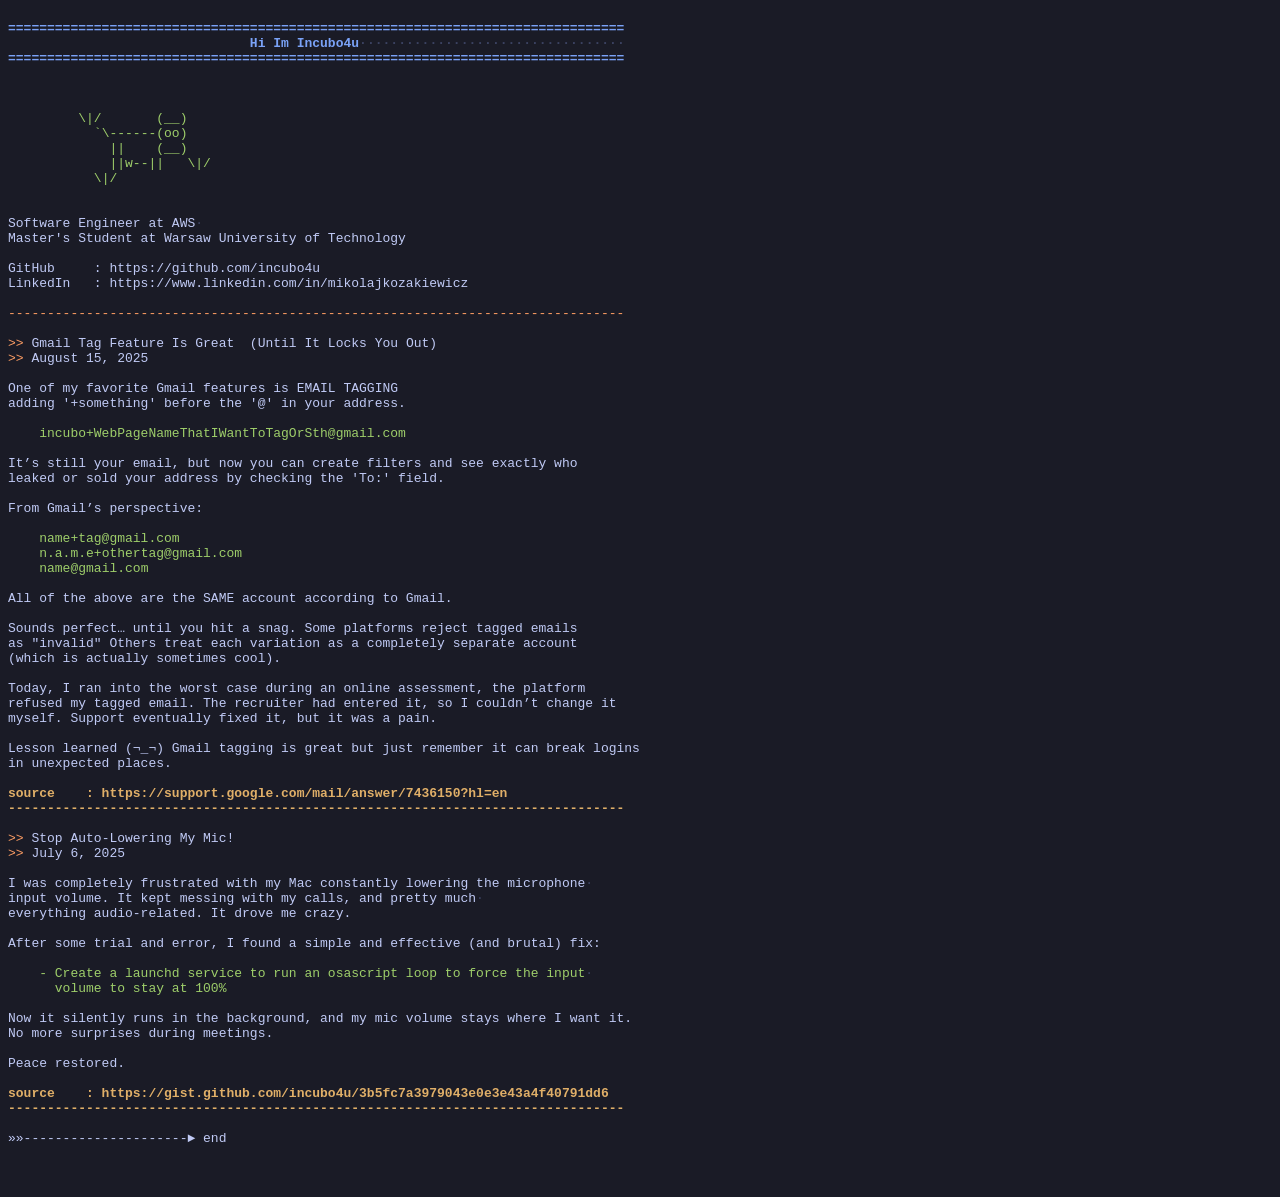
==== index.html @ d73d099c "moved" ====
<!-- vim: set nomodeline: -->
<!DOCTYPE html>
<html>
<head>
<meta charset="UTF-8">
<title>/Users/mikolajkozakiewicz/Documents/sync-incubo/9-tenebra/999-My-Page/mypage.md</title>
<meta name="colorscheme" content="tokyonight-night"></meta>
<style>
* {font-family: monospace}
body {background-color: #1a1b26; color: #c0caf5}
.-markup-heading-2-markdown {font-weight: bold; color: #e0af68}
.-none {}
.-punctuation-special-markdown {color: #ff9e64}
.Whitespace {color: #3b4261}
.-spell {}
.String {color: #9ece6a}
.-markup-heading-1-markdown {font-weight: bold; color: #7aa2f7}
</style>
</head>
<body style="display: flex">
<pre>
<span class="-markup-heading-1-markdown"><span class="-spell">===============================================================================
                               Hi Im Incubo4u</span><span class="Whitespace">·</span><span class="Whitespace">·</span><span class="Whitespace">·</span><span class="Whitespace">·</span><span class="Whitespace">·</span><span class="Whitespace">·</span><span class="Whitespace">·</span><span class="Whitespace">·</span><span class="Whitespace">·</span><span class="Whitespace">·</span><span class="Whitespace">·</span><span class="Whitespace">·</span><span class="Whitespace">·</span><span class="Whitespace">·</span><span class="Whitespace">·</span><span class="Whitespace">·</span><span class="Whitespace">·</span><span class="Whitespace">·</span><span class="Whitespace">·</span><span class="Whitespace">·</span><span class="Whitespace">·</span><span class="Whitespace">·</span><span class="Whitespace">·</span><span class="Whitespace">·</span><span class="Whitespace">·</span><span class="Whitespace">·</span><span class="Whitespace">·</span><span class="Whitespace">·</span><span class="Whitespace">·</span><span class="Whitespace">·</span><span class="Whitespace">·</span><span class="Whitespace">·</span><span class="Whitespace">·</span><span class="Whitespace">·</span>
</span><span class="-markup-heading-1-markdown">===============================================================================</span>



<span class="String">         \|/       (__)
<span class="-punctuation-special-markdown">    </span>       `\------(oo)
<span class="-punctuation-special-markdown">    </span>         ||    (__)
<span class="-punctuation-special-markdown">    </span>         ||w--||   \|/
<span class="-punctuation-special-markdown">    </span>       \|/


</span><span class="-spell">Software Engineer at AWS<span class="Whitespace">·</span>
Master's Student at Warsaw University of Technology</span>

<span class="-spell">GitHub     : https://github.com/incubo4u
LinkedIn   : https://www.linkedin.com/in/mikolajkozakiewicz</span>

<span class="-punctuation-special-markdown">-------------------------------------------------------------------------------
</span>
<span class="-none"><span class="-punctuation-special-markdown">&gt;</span><span class="-none"><span class="-punctuation-special-markdown">&gt; </span><span class="-spell">Gmail Tag Feature Is Great  (Until It Locks You Out)
<span class="-punctuation-special-markdown">&gt;&gt; </span>August 15, 2025</span>
</span></span>
<span class="-spell">One of my favorite Gmail features is EMAIL TAGGING
adding '+something' before the '@' in your address.</span>

<span class="String">    incubo+WebPageNameThatIWantToTagOrSth@gmail.com

</span><span class="-spell">It’s still your email, but now you can create filters and see exactly who
leaked or sold your address by checking the 'To:' field.</span>

<span class="-spell">From Gmail’s perspective:</span>

<span class="String">    name+tag@gmail.com
<span class="-punctuation-special-markdown">    </span>n.a.m.e+othertag@gmail.com
<span class="-punctuation-special-markdown">    </span>name@gmail.com

</span><span class="-spell">All of the above are the SAME account according to Gmail.</span>

<span class="-spell">Sounds perfect… until you hit a snag. Some platforms reject tagged emails
as &quot;invalid&quot; Others treat each variation as a completely separate account
(which is actually sometimes cool).</span>

<span class="-spell">Today, I ran into the worst case during an online assessment, the platform
refused my tagged email. The recruiter had entered it, so I couldn’t change it
myself. Support eventually fixed it, but it was a pain.</span>

<span class="-spell">Lesson learned (¬_¬) Gmail tagging is great but just remember it can break logins
in unexpected places.</span>

<span class="-markup-heading-2-markdown"><span class="-spell">source    : https://support.google.com/mail/answer/7436150?hl=en</span>
</span><span class="-markup-heading-2-markdown">-------------------------------------------------------------------------------</span>

<span class="-none"><span class="-punctuation-special-markdown">&gt;</span><span class="-none"><span class="-punctuation-special-markdown">&gt; </span><span class="-spell">Stop Auto-Lowering My Mic!
<span class="-punctuation-special-markdown">&gt;&gt; </span>July 6, 2025</span>
</span></span>
<span class="-spell">I was completely frustrated with my Mac constantly lowering the microphone<span class="Whitespace">·</span>
input volume. It kept messing with my calls, and pretty much<span class="Whitespace">·</span>
everything audio-related. It drove me crazy.</span>

<span class="-spell">After some trial and error, I found a simple and effective (and brutal) fix:</span>

<span class="String">    - Create a launchd service to run an osascript loop to force the input<span class="Whitespace">·</span>
<span class="-punctuation-special-markdown">    </span>  volume to stay at 100%

</span><span class="-spell">Now it silently runs in the background, and my mic volume stays where I want it.
No more surprises during meetings.</span>

<span class="-spell">Peace restored.</span>

<span class="-markup-heading-2-markdown"><span class="-spell">source    : https://gist.github.com/incubo4u/3b5fc7a3979043e0e3e43a4f40791dd6</span>
</span><span class="-markup-heading-2-markdown">-------------------------------------------------------------------------------</span>

<span class="-spell">»»---------------------► end</span>


</pre>
</body>
</html>
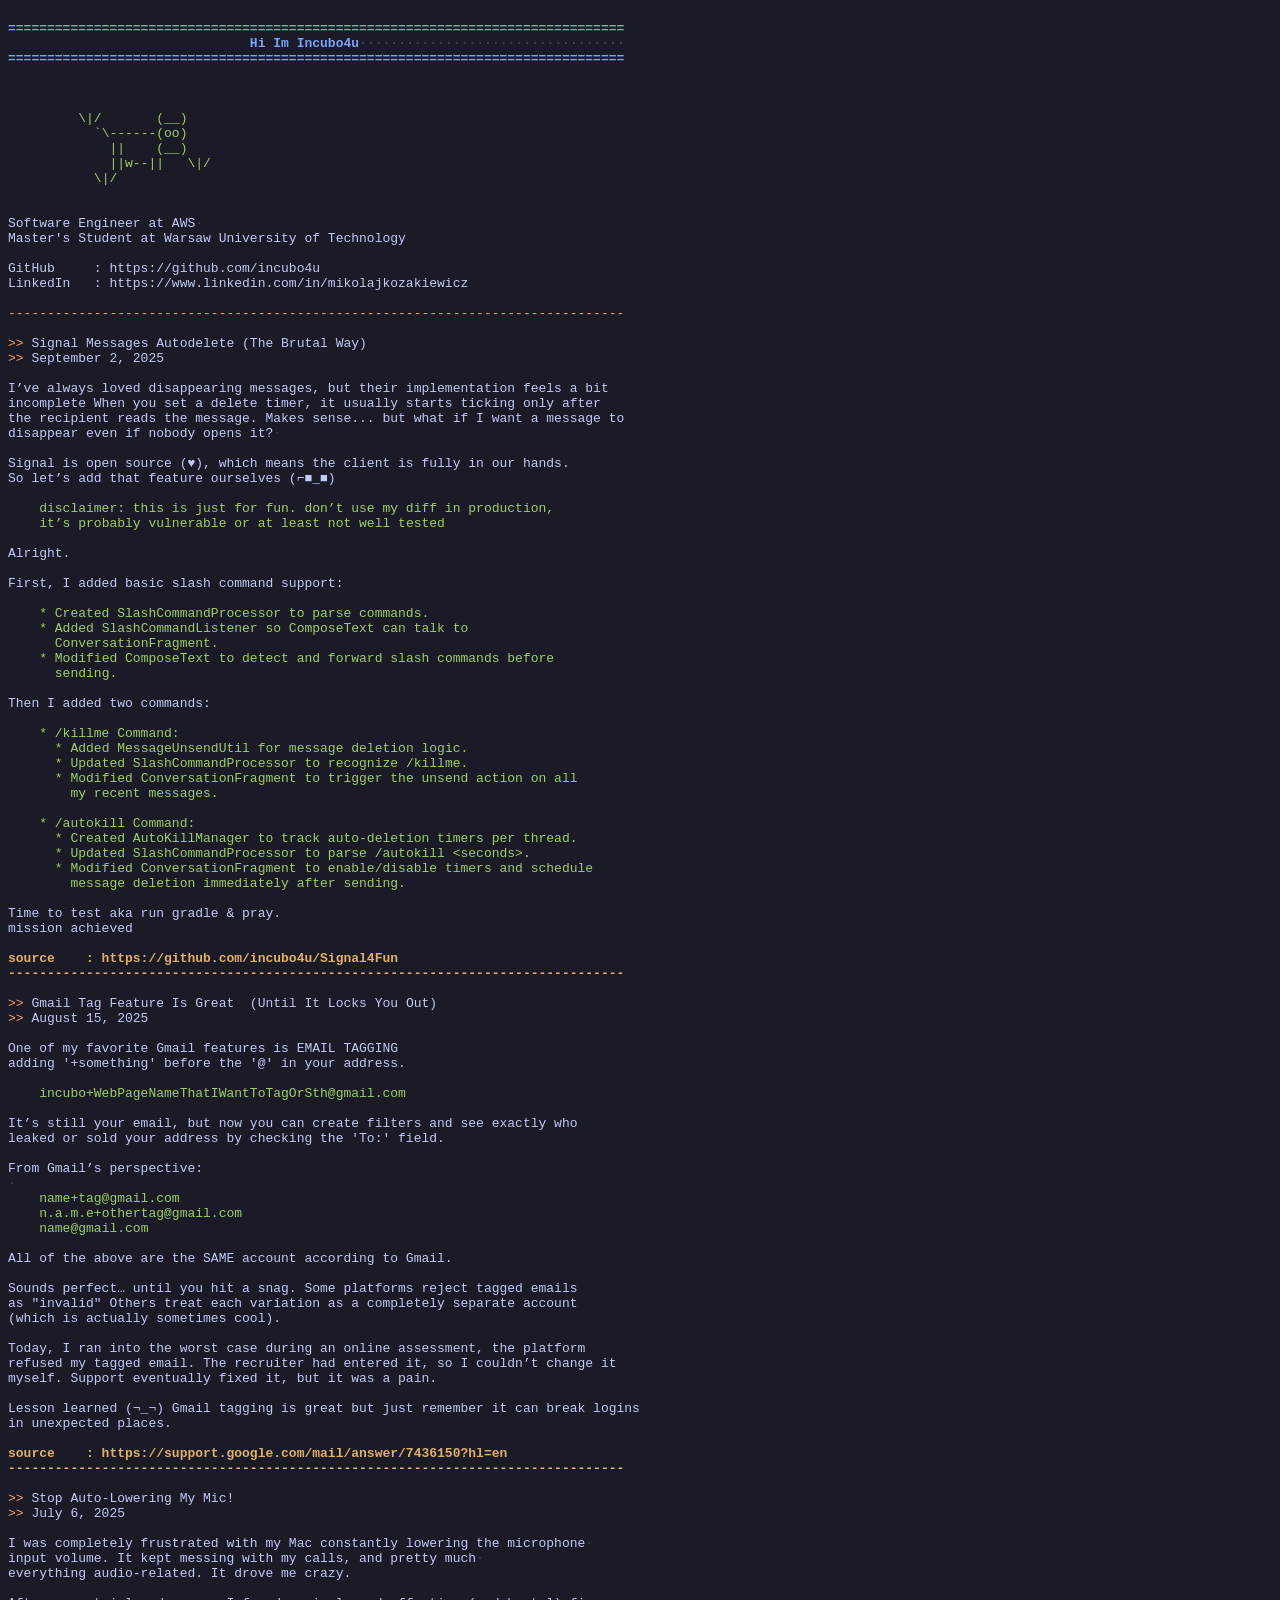
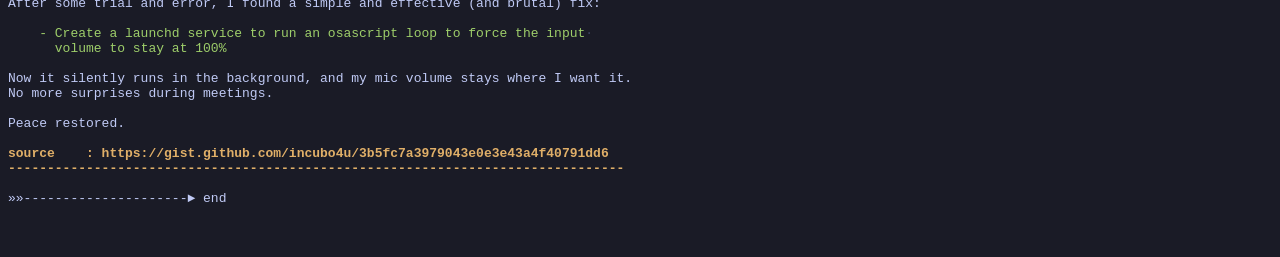
==== commit 5aa8cd67: "Signal post" ====
--- a/index.html
+++ b/index.html
@@ -3,18 +3,18 @@
 <html>
 <head>
 <meta charset="UTF-8">
-<title>/Users/mikolajkozakiewicz/Documents/sync-incubo/9-tenebra/999-My-Page/mypage.md</title>
+<title>/Users/mikolaj/Documents/sync-incubo/9-tenebra/999-My-Page/mypage.md</title>
 <meta name="colorscheme" content="tokyonight-night"></meta>
 <style>
 * {font-family: monospace}
 body {background-color: #1a1b26; color: #c0caf5}
+.-spell {}
+.-punctuation-special-markdown {color: #ff9e64}
+.String {color: #9ece6a}
+.Whitespace {color: #3b4261}
+.-markup-heading-1-markdown {font-weight: bold; color: #7aa2f7}
+.-none {}
 .-markup-heading-2-markdown {font-weight: bold; color: #e0af68}
-.-none {}
-.-punctuation-special-markdown {color: #ff9e64}
-.Whitespace {color: #3b4261}
-.-spell {}
-.String {color: #9ece6a}
-.-markup-heading-1-markdown {font-weight: bold; color: #7aa2f7}
 </style>
 </head>
 <body style="display: flex">
@@ -40,6 +40,50 @@
 
 <span class="-punctuation-special-markdown">-------------------------------------------------------------------------------
 </span>
+<span class="-none"><span class="-punctuation-special-markdown">&gt;</span><span class="-none"><span class="-punctuation-special-markdown">&gt; </span><span class="-spell">Signal Messages Autodelete (The Brutal Way)
+<span class="-punctuation-special-markdown">&gt;&gt; </span>September 2, 2025</span>
+</span></span>
+<span class="-spell">I’ve always loved disappearing messages, but their implementation feels a bit
+incomplete When you set a delete timer, it usually starts ticking only after
+the recipient reads the message. Makes sense... but what if I want a message to
+disappear even if nobody opens it?</span><span class="Whitespace">·</span>
+
+<span class="-spell">Signal is open source (♥), which means the client is fully in our hands.
+So let’s add that feature ourselves (⌐■_■)</span>
+
+<span class="String">    disclaimer: this is just for fun. don’t use my diff in production,
+<span class="-punctuation-special-markdown">    </span>it’s probably vulnerable or at least not well tested
+
+</span><span class="-spell">Alright.</span>
+
+<span class="-spell">First, I added basic slash command support:</span>
+
+<span class="String">    * Created SlashCommandProcessor to parse commands.
+<span class="-punctuation-special-markdown">    </span>* Added SlashCommandListener so ComposeText can talk to
+<span class="-punctuation-special-markdown">    </span>  ConversationFragment.
+<span class="-punctuation-special-markdown">    </span>* Modified ComposeText to detect and forward slash commands before
+<span class="-punctuation-special-markdown">    </span>  sending.
+
+</span><span class="-spell">Then I added two commands:</span>
+
+<span class="String">    * /killme Command:
+<span class="-punctuation-special-markdown">    </span>  * Added MessageUnsendUtil for message deletion logic.
+<span class="-punctuation-special-markdown">    </span>  * Updated SlashCommandProcessor to recognize /killme.
+<span class="-punctuation-special-markdown">    </span>  * Modified ConversationFragment to trigger the unsend action on all
+<span class="-punctuation-special-markdown">    </span>    my recent messages.
+
+    * /autokill Command:
+<span class="-punctuation-special-markdown">    </span>  * Created AutoKillManager to track auto-deletion timers per thread.
+<span class="-punctuation-special-markdown">    </span>  * Updated SlashCommandProcessor to parse /autokill &lt;seconds&gt;.
+<span class="-punctuation-special-markdown">    </span>  * Modified ConversationFragment to enable/disable timers and schedule
+<span class="-punctuation-special-markdown">    </span>    message deletion immediately after sending.
+
+</span><span class="-spell">Time to test aka run gradle &amp; pray.
+mission achieved</span>
+
+<span class="-markup-heading-2-markdown"><span class="-spell">source    : https://github.com/incubo4u/Signal4Fun</span>
+</span><span class="-markup-heading-2-markdown">-------------------------------------------------------------------------------</span>
+
 <span class="-none"><span class="-punctuation-special-markdown">&gt;</span><span class="-none"><span class="-punctuation-special-markdown">&gt; </span><span class="-spell">Gmail Tag Feature Is Great  (Until It Locks You Out)
 <span class="-punctuation-special-markdown">&gt;&gt; </span>August 15, 2025</span>
 </span></span>
@@ -52,7 +96,7 @@
 leaked or sold your address by checking the 'To:' field.</span>
 
 <span class="-spell">From Gmail’s perspective:</span>
-
+<span class="Whitespace">·</span>
 <span class="String">    name+tag@gmail.com
 <span class="-punctuation-special-markdown">    </span>n.a.m.e+othertag@gmail.com
 <span class="-punctuation-special-markdown">    </span>name@gmail.com
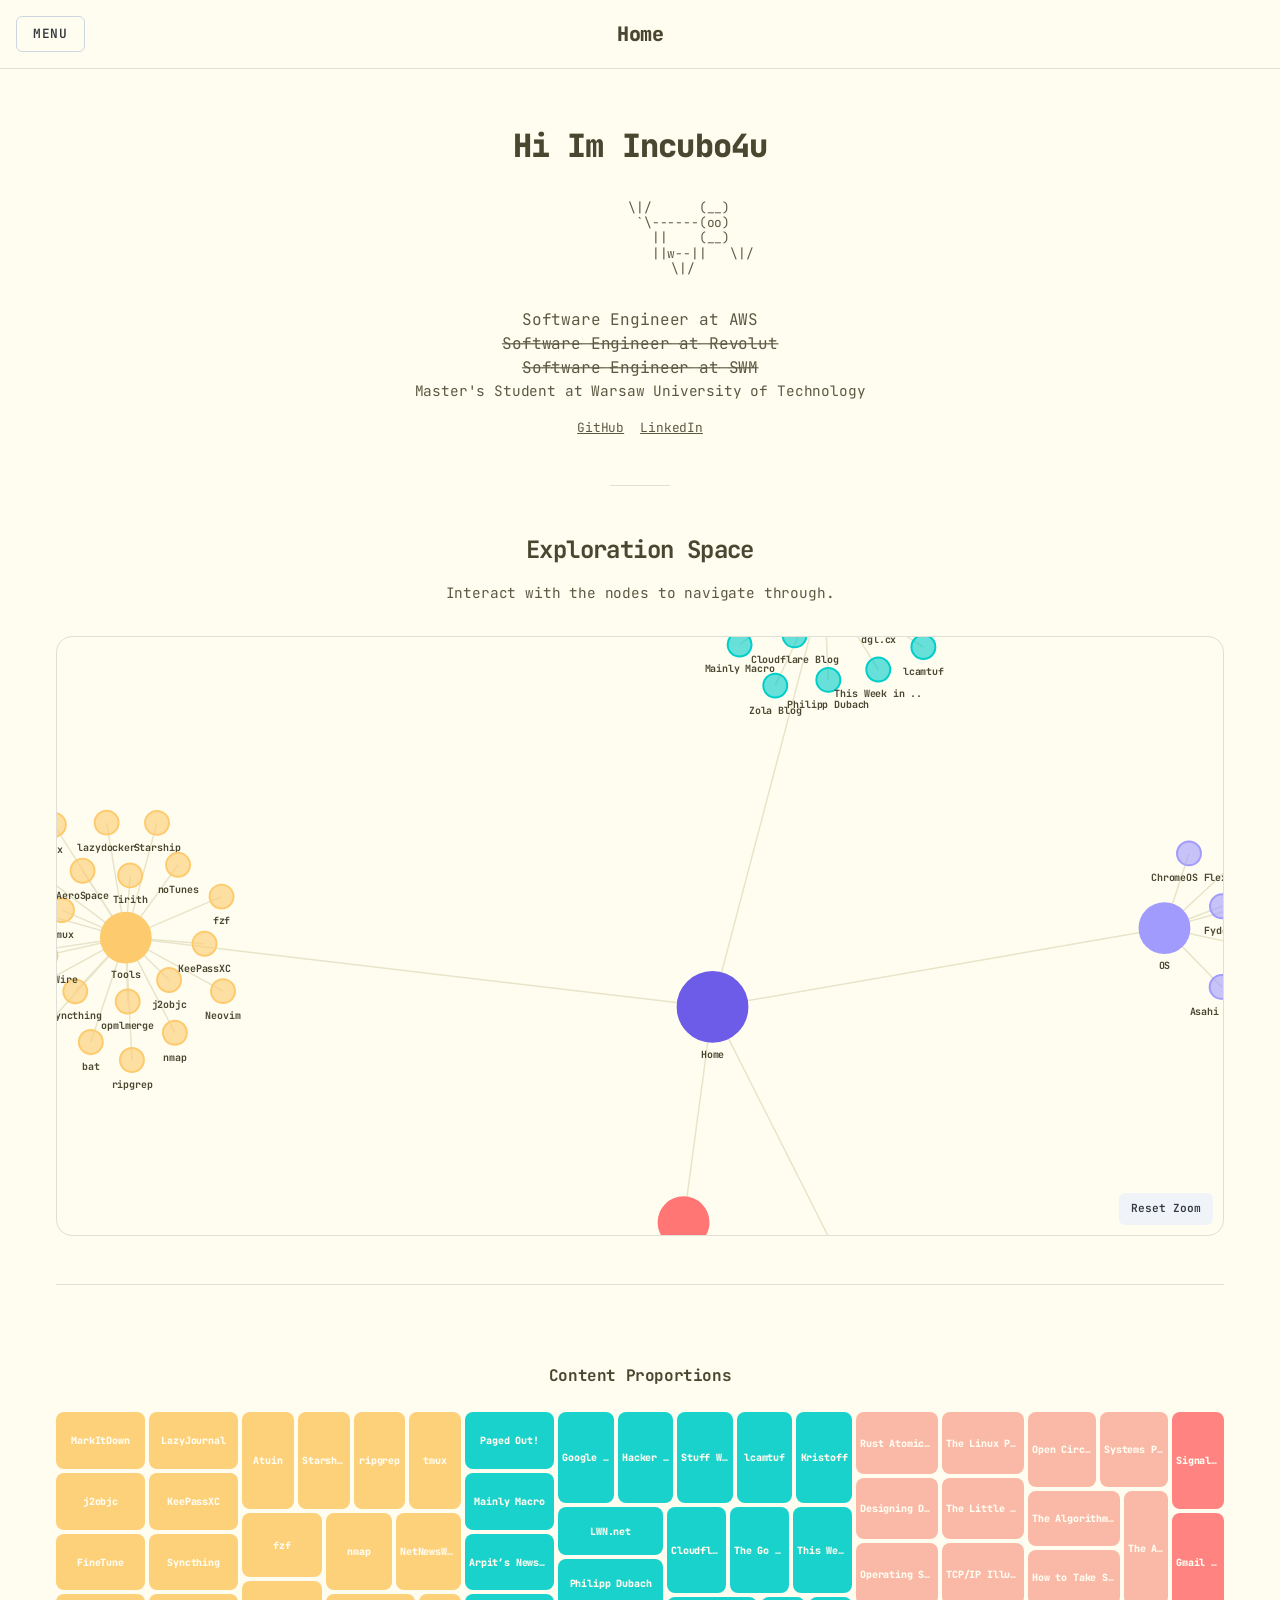
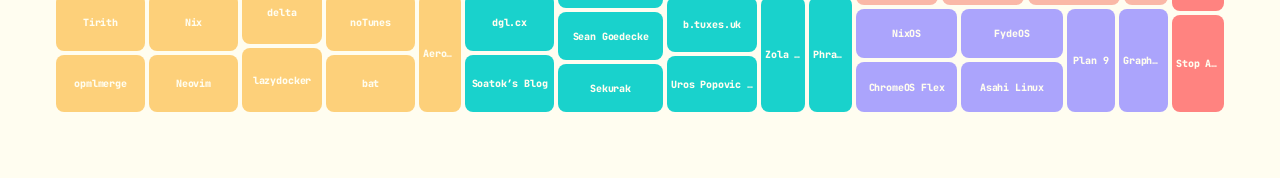
==== commit 72bc3a0c: "js edition i guess" ====
--- a/index.html
+++ b/index.html
@@ -1,145 +1,17 @@
-<!-- vim: set nomodeline: -->
-<!DOCTYPE html>
-<html>
-<head>
-<meta charset="UTF-8">
-<title>/Users/mikolaj/Documents/sync-incubo/9-tenebra/999-My-Page/mypage.md</title>
-<meta name="colorscheme" content="tokyonight-night"></meta>
-<style>
-* {font-family: monospace}
-body {background-color: #1a1b26; color: #c0caf5}
-.-spell {}
-.-punctuation-special-markdown {color: #ff9e64}
-.String {color: #9ece6a}
-.Whitespace {color: #3b4261}
-.-markup-heading-1-markdown {font-weight: bold; color: #7aa2f7}
-.-none {}
-.-markup-heading-2-markdown {font-weight: bold; color: #e0af68}
-</style>
-</head>
-<body style="display: flex">
-<pre>
-<span class="-markup-heading-1-markdown"><span class="-spell">===============================================================================
-                               Hi Im Incubo4u</span><span class="Whitespace">·</span><span class="Whitespace">·</span><span class="Whitespace">·</span><span class="Whitespace">·</span><span class="Whitespace">·</span><span class="Whitespace">·</span><span class="Whitespace">·</span><span class="Whitespace">·</span><span class="Whitespace">·</span><span class="Whitespace">·</span><span class="Whitespace">·</span><span class="Whitespace">·</span><span class="Whitespace">·</span><span class="Whitespace">·</span><span class="Whitespace">·</span><span class="Whitespace">·</span><span class="Whitespace">·</span><span class="Whitespace">·</span><span class="Whitespace">·</span><span class="Whitespace">·</span><span class="Whitespace">·</span><span class="Whitespace">·</span><span class="Whitespace">·</span><span class="Whitespace">·</span><span class="Whitespace">·</span><span class="Whitespace">·</span><span class="Whitespace">·</span><span class="Whitespace">·</span><span class="Whitespace">·</span><span class="Whitespace">·</span><span class="Whitespace">·</span><span class="Whitespace">·</span><span class="Whitespace">·</span><span class="Whitespace">·</span>
-</span><span class="-markup-heading-1-markdown">===============================================================================</span>
-
-
-
-<span class="String">         \|/       (__)
-<span class="-punctuation-special-markdown">    </span>       `\------(oo)
-<span class="-punctuation-special-markdown">    </span>         ||    (__)
-<span class="-punctuation-special-markdown">    </span>         ||w--||   \|/
-<span class="-punctuation-special-markdown">    </span>       \|/
-
-
-</span><span class="-spell">Software Engineer at AWS<span class="Whitespace">·</span>
-Master's Student at Warsaw University of Technology</span>
-
-<span class="-spell">GitHub     : https://github.com/incubo4u
-LinkedIn   : https://www.linkedin.com/in/mikolajkozakiewicz</span>
-
-<span class="-punctuation-special-markdown">-------------------------------------------------------------------------------
-</span>
-<span class="-none"><span class="-punctuation-special-markdown">&gt;</span><span class="-none"><span class="-punctuation-special-markdown">&gt; </span><span class="-spell">Signal Messages Autodelete (The Brutal Way)
-<span class="-punctuation-special-markdown">&gt;&gt; </span>September 2, 2025</span>
-</span></span>
-<span class="-spell">I’ve always loved disappearing messages, but their implementation feels a bit
-incomplete When you set a delete timer, it usually starts ticking only after
-the recipient reads the message. Makes sense... but what if I want a message to
-disappear even if nobody opens it?</span><span class="Whitespace">·</span>
-
-<span class="-spell">Signal is open source (♥), which means the client is fully in our hands.
-So let’s add that feature ourselves (⌐■_■)</span>
-
-<span class="String">    disclaimer: this is just for fun. don’t use my diff in production,
-<span class="-punctuation-special-markdown">    </span>it’s probably vulnerable or at least not well tested
-
-</span><span class="-spell">Alright.</span>
-
-<span class="-spell">First, I added basic slash command support:</span>
-
-<span class="String">    * Created SlashCommandProcessor to parse commands.
-<span class="-punctuation-special-markdown">    </span>* Added SlashCommandListener so ComposeText can talk to
-<span class="-punctuation-special-markdown">    </span>  ConversationFragment.
-<span class="-punctuation-special-markdown">    </span>* Modified ComposeText to detect and forward slash commands before
-<span class="-punctuation-special-markdown">    </span>  sending.
-
-</span><span class="-spell">Then I added two commands:</span>
-
-<span class="String">    * /killme Command:
-<span class="-punctuation-special-markdown">    </span>  * Added MessageUnsendUtil for message deletion logic.
-<span class="-punctuation-special-markdown">    </span>  * Updated SlashCommandProcessor to recognize /killme.
-<span class="-punctuation-special-markdown">    </span>  * Modified ConversationFragment to trigger the unsend action on all
-<span class="-punctuation-special-markdown">    </span>    my recent messages.
-
-    * /autokill Command:
-<span class="-punctuation-special-markdown">    </span>  * Created AutoKillManager to track auto-deletion timers per thread.
-<span class="-punctuation-special-markdown">    </span>  * Updated SlashCommandProcessor to parse /autokill &lt;seconds&gt;.
-<span class="-punctuation-special-markdown">    </span>  * Modified ConversationFragment to enable/disable timers and schedule
-<span class="-punctuation-special-markdown">    </span>    message deletion immediately after sending.
-
-</span><span class="-spell">Time to test aka run gradle &amp; pray.
-mission achieved</span>
-
-<span class="-markup-heading-2-markdown"><span class="-spell">source    : https://github.com/incubo4u/Signal4Fun</span>
-</span><span class="-markup-heading-2-markdown">-------------------------------------------------------------------------------</span>
-
-<span class="-none"><span class="-punctuation-special-markdown">&gt;</span><span class="-none"><span class="-punctuation-special-markdown">&gt; </span><span class="-spell">Gmail Tag Feature Is Great  (Until It Locks You Out)
-<span class="-punctuation-special-markdown">&gt;&gt; </span>August 15, 2025</span>
-</span></span>
-<span class="-spell">One of my favorite Gmail features is EMAIL TAGGING
-adding '+something' before the '@' in your address.</span>
-
-<span class="String">    incubo+WebPageNameThatIWantToTagOrSth@gmail.com
-
-</span><span class="-spell">It’s still your email, but now you can create filters and see exactly who
-leaked or sold your address by checking the 'To:' field.</span>
-
-<span class="-spell">From Gmail’s perspective:</span>
-<span class="Whitespace">·</span>
-<span class="String">    name+tag@gmail.com
-<span class="-punctuation-special-markdown">    </span>n.a.m.e+othertag@gmail.com
-<span class="-punctuation-special-markdown">    </span>name@gmail.com
-
-</span><span class="-spell">All of the above are the SAME account according to Gmail.</span>
-
-<span class="-spell">Sounds perfect… until you hit a snag. Some platforms reject tagged emails
-as &quot;invalid&quot; Others treat each variation as a completely separate account
-(which is actually sometimes cool).</span>
-
-<span class="-spell">Today, I ran into the worst case during an online assessment, the platform
-refused my tagged email. The recruiter had entered it, so I couldn’t change it
-myself. Support eventually fixed it, but it was a pain.</span>
-
-<span class="-spell">Lesson learned (¬_¬) Gmail tagging is great but just remember it can break logins
-in unexpected places.</span>
-
-<span class="-markup-heading-2-markdown"><span class="-spell">source    : https://support.google.com/mail/answer/7436150?hl=en</span>
-</span><span class="-markup-heading-2-markdown">-------------------------------------------------------------------------------</span>
-
-<span class="-none"><span class="-punctuation-special-markdown">&gt;</span><span class="-none"><span class="-punctuation-special-markdown">&gt; </span><span class="-spell">Stop Auto-Lowering My Mic!
-<span class="-punctuation-special-markdown">&gt;&gt; </span>July 6, 2025</span>
-</span></span>
-<span class="-spell">I was completely frustrated with my Mac constantly lowering the microphone<span class="Whitespace">·</span>
-input volume. It kept messing with my calls, and pretty much<span class="Whitespace">·</span>
-everything audio-related. It drove me crazy.</span>
-
-<span class="-spell">After some trial and error, I found a simple and effective (and brutal) fix:</span>
-
-<span class="String">    - Create a launchd service to run an osascript loop to force the input<span class="Whitespace">·</span>
-<span class="-punctuation-special-markdown">    </span>  volume to stay at 100%
-
-</span><span class="-spell">Now it silently runs in the background, and my mic volume stays where I want it.
-No more surprises during meetings.</span>
-
-<span class="-spell">Peace restored.</span>
-
-<span class="-markup-heading-2-markdown"><span class="-spell">source    : https://gist.github.com/incubo4u/3b5fc7a3979043e0e3e43a4f40791dd6</span>
-</span><span class="-markup-heading-2-markdown">-------------------------------------------------------------------------------</span>
-
-<span class="-spell">»»---------------------► end</span>
-
-
-</pre>
-</body>
+<!doctype html>
+<html lang="en">
+  <head>
+    <meta charset="UTF-8" />
+    <link rel="icon" type="image/svg+xml" href="/favicon.svg" />
+    <meta name="viewport" content="width=device-width, initial-scale=1.0" />
+    <link rel="preconnect" href="https://fonts.googleapis.com">
+    <link rel="preconnect" href="https://fonts.gstatic.com" crossorigin>
+    <link href="https://fonts.googleapis.com/css2?family=JetBrains+Mono:ital,wght@0,100..800;1,100..800&display=swap" rel="stylesheet">
+    <title>incublog</title>
+    <script type="module" crossorigin src="/assets/index-BQDSAjFc.js"></script>
+    <link rel="stylesheet" crossorigin href="/assets/index-CLHqnHf1.css">
+  </head>
+  <body>
+    <div id="root"></div>
+  </body>
 </html>
--- a/assets/index-CLHqnHf1.css
+++ b/assets/index-CLHqnHf1.css
@@ -0,0 +1 @@
+:root{--text:#4a4730;--text-h:#4a4730;--bg:#fffdf0;--border:#e8e4c9;--code-bg:#fffef5;--accent:#d9d4a3;--mono:"JetBrains Mono", monospace;font-family:var(--mono);letter-spacing:-.01em;--lightningcss-light:initial;--lightningcss-dark: ;color-scheme:light;color:var(--text);background:var(--bg);font-synthesis:none;text-rendering:optimizelegibility;-webkit-font-smoothing:antialiased;-moz-osx-font-smoothing:grayscale}body{background-color:var(--bg);font-family:var(--mono);margin:0}#root{box-sizing:border-box;background-color:var(--bg);flex-direction:column;width:100%;max-width:100%;min-height:100svh;margin:0 auto;display:flex}h1,h2,h3,h4,h5,h6{color:var(--text-h);font-family:var(--mono)!important}*{box-sizing:border-box}.counter{color:var(--accent);background:var(--accent-bg);border:2px solid #0000;border-radius:5px;margin-bottom:24px;padding:5px 10px;font-size:16px;transition:border-color .3s}.counter:hover{border-color:var(--accent-border)}.counter:focus-visible{outline:2px solid var(--accent);outline-offset:2px}.hero{position:relative}.hero .base,.hero .framework,.hero .vite{margin:0 auto;inset-inline:0}.hero .base{z-index:0;width:170px;position:relative}.hero .framework,.hero .vite{position:absolute}.hero .framework{z-index:1;height:28px;top:34px;transform:perspective(2000px)rotate(300deg)rotateX(44deg)rotateY(39deg)scale(1.4)}.hero .vite{z-index:0;width:auto;height:26px;top:107px;transform:perspective(2000px)rotate(300deg)rotateX(40deg)rotateY(39deg)scale(.8)}#center{flex-direction:column;flex-grow:1;place-content:center;place-items:center;gap:25px;display:flex}@media (width<=1024px){#center{gap:18px;padding:32px 20px 24px}}#next-steps{border-top:1px solid var(--border);text-align:left;display:flex}#next-steps>div{flex:1 1 0;padding:32px}@media (width<=1024px){#next-steps>div{padding:24px 20px}}#next-steps .icon{width:22px;height:22px;margin-bottom:16px}@media (width<=1024px){#next-steps{text-align:center;flex-direction:column}}#docs{border-right:1px solid var(--border)}@media (width<=1024px){#docs{border-right:none;border-bottom:1px solid var(--border)}}#next-steps ul{gap:8px;margin:32px 0 0;padding:0;list-style:none;display:flex}#next-steps ul .logo{height:18px}#next-steps ul a{color:var(--text-h);background:var(--social-bg);border-radius:6px;align-items:center;gap:8px;padding:6px 12px;font-size:16px;text-decoration:none;transition:box-shadow .3s;display:flex}#next-steps ul a:hover{box-shadow:var(--shadow)}#next-steps ul a .button-icon{width:18px;height:18px}@media (width<=1024px){#next-steps ul{flex-wrap:wrap;justify-content:center;margin-top:20px}#next-steps ul li{flex:calc(50% - 8px)}#next-steps ul a{box-sizing:border-box;justify-content:center;width:100%}}#spacer{border-top:1px solid var(--border);height:88px}@media (width<=1024px){#spacer{height:48px}}.ticks{width:100%;position:relative}.ticks:before,.ticks:after{content:"";border:5px solid #0000;position:absolute;top:-4.5px}.ticks:before{border-left-color:var(--border);left:0}.ticks:after{border-right-color:var(--border);right:0}
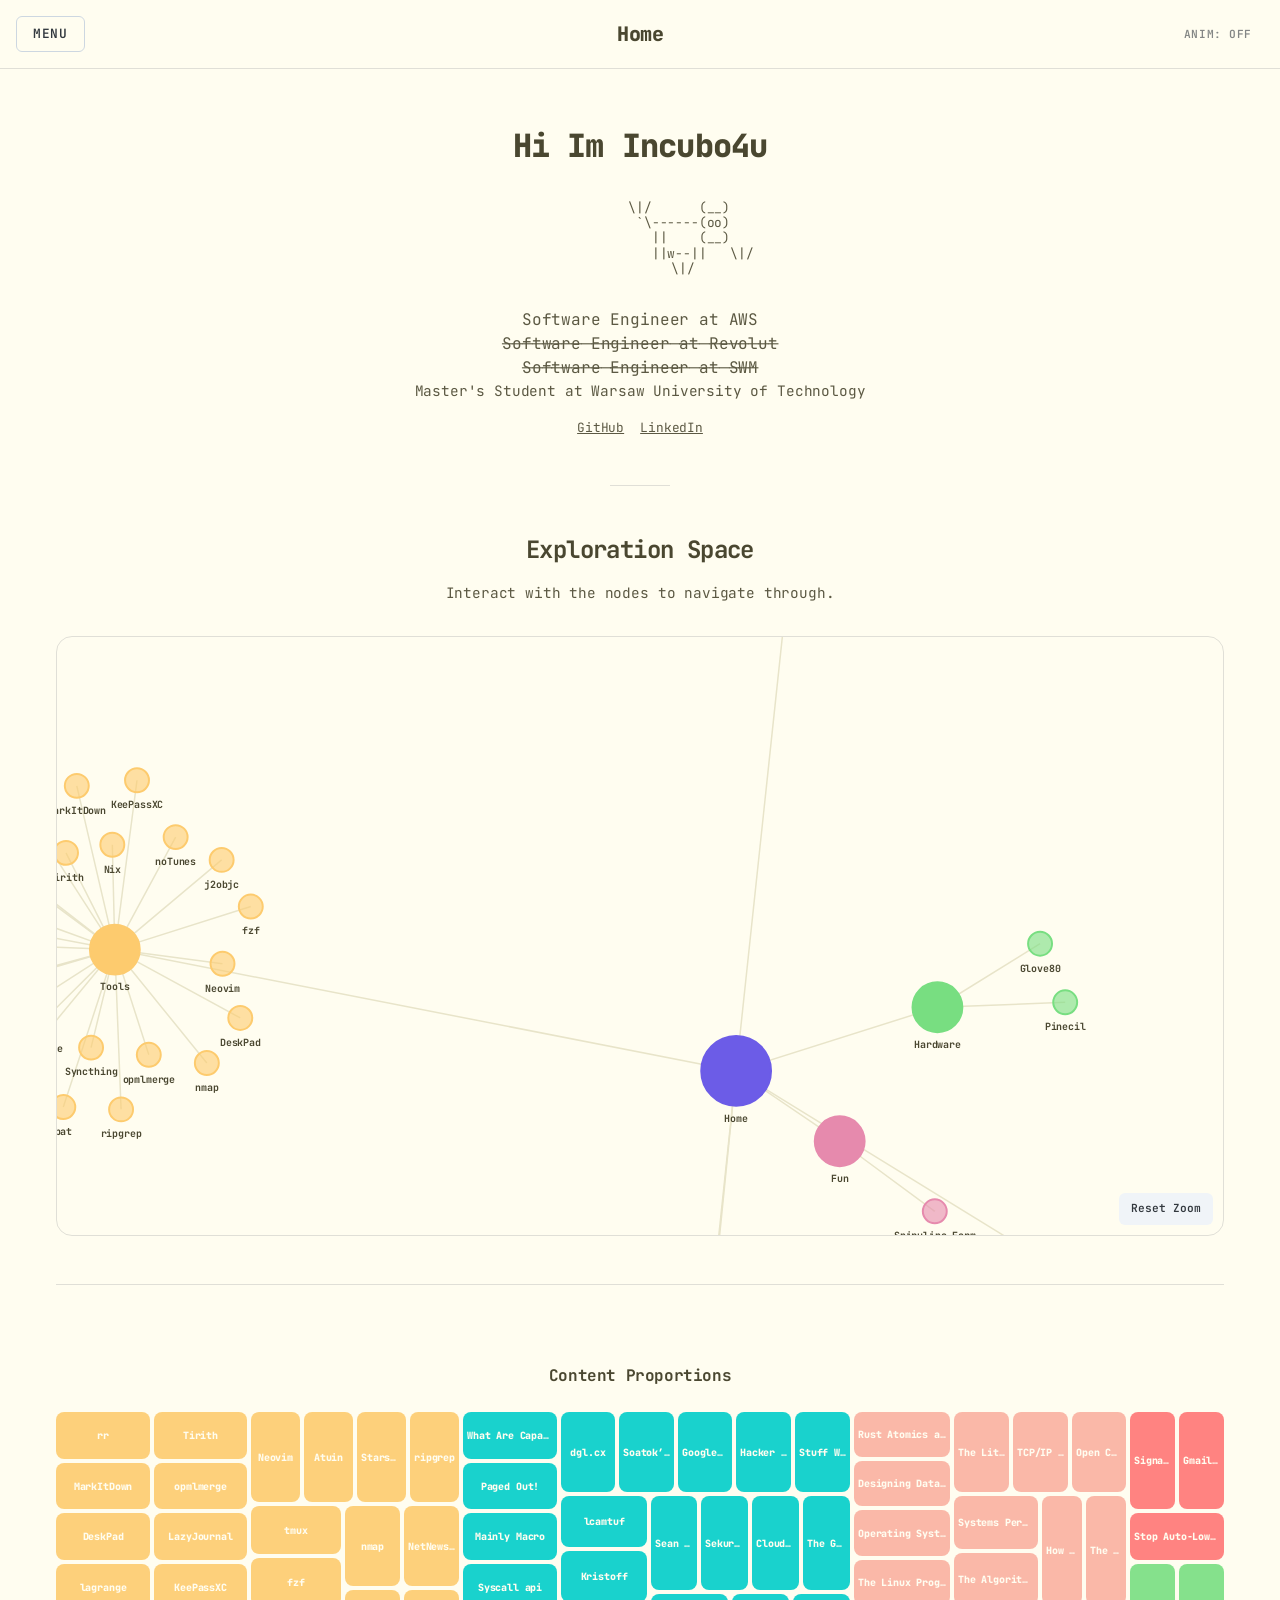
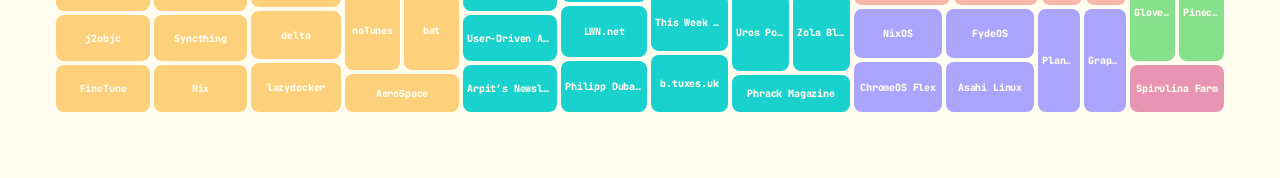
==== commit 2433c5e4: "animations haha" ====
--- a/index.html
+++ b/index.html
@@ -8,7 +8,7 @@
     <link rel="preconnect" href="https://fonts.gstatic.com" crossorigin>
     <link href="https://fonts.googleapis.com/css2?family=JetBrains+Mono:ital,wght@0,100..800;1,100..800&display=swap" rel="stylesheet">
     <title>incublog</title>
-    <script type="module" crossorigin src="/assets/index-BQDSAjFc.js"></script>
+    <script type="module" crossorigin src="/assets/index-CyvCfZmW.js"></script>
     <link rel="stylesheet" crossorigin href="/assets/index-CLHqnHf1.css">
   </head>
   <body>
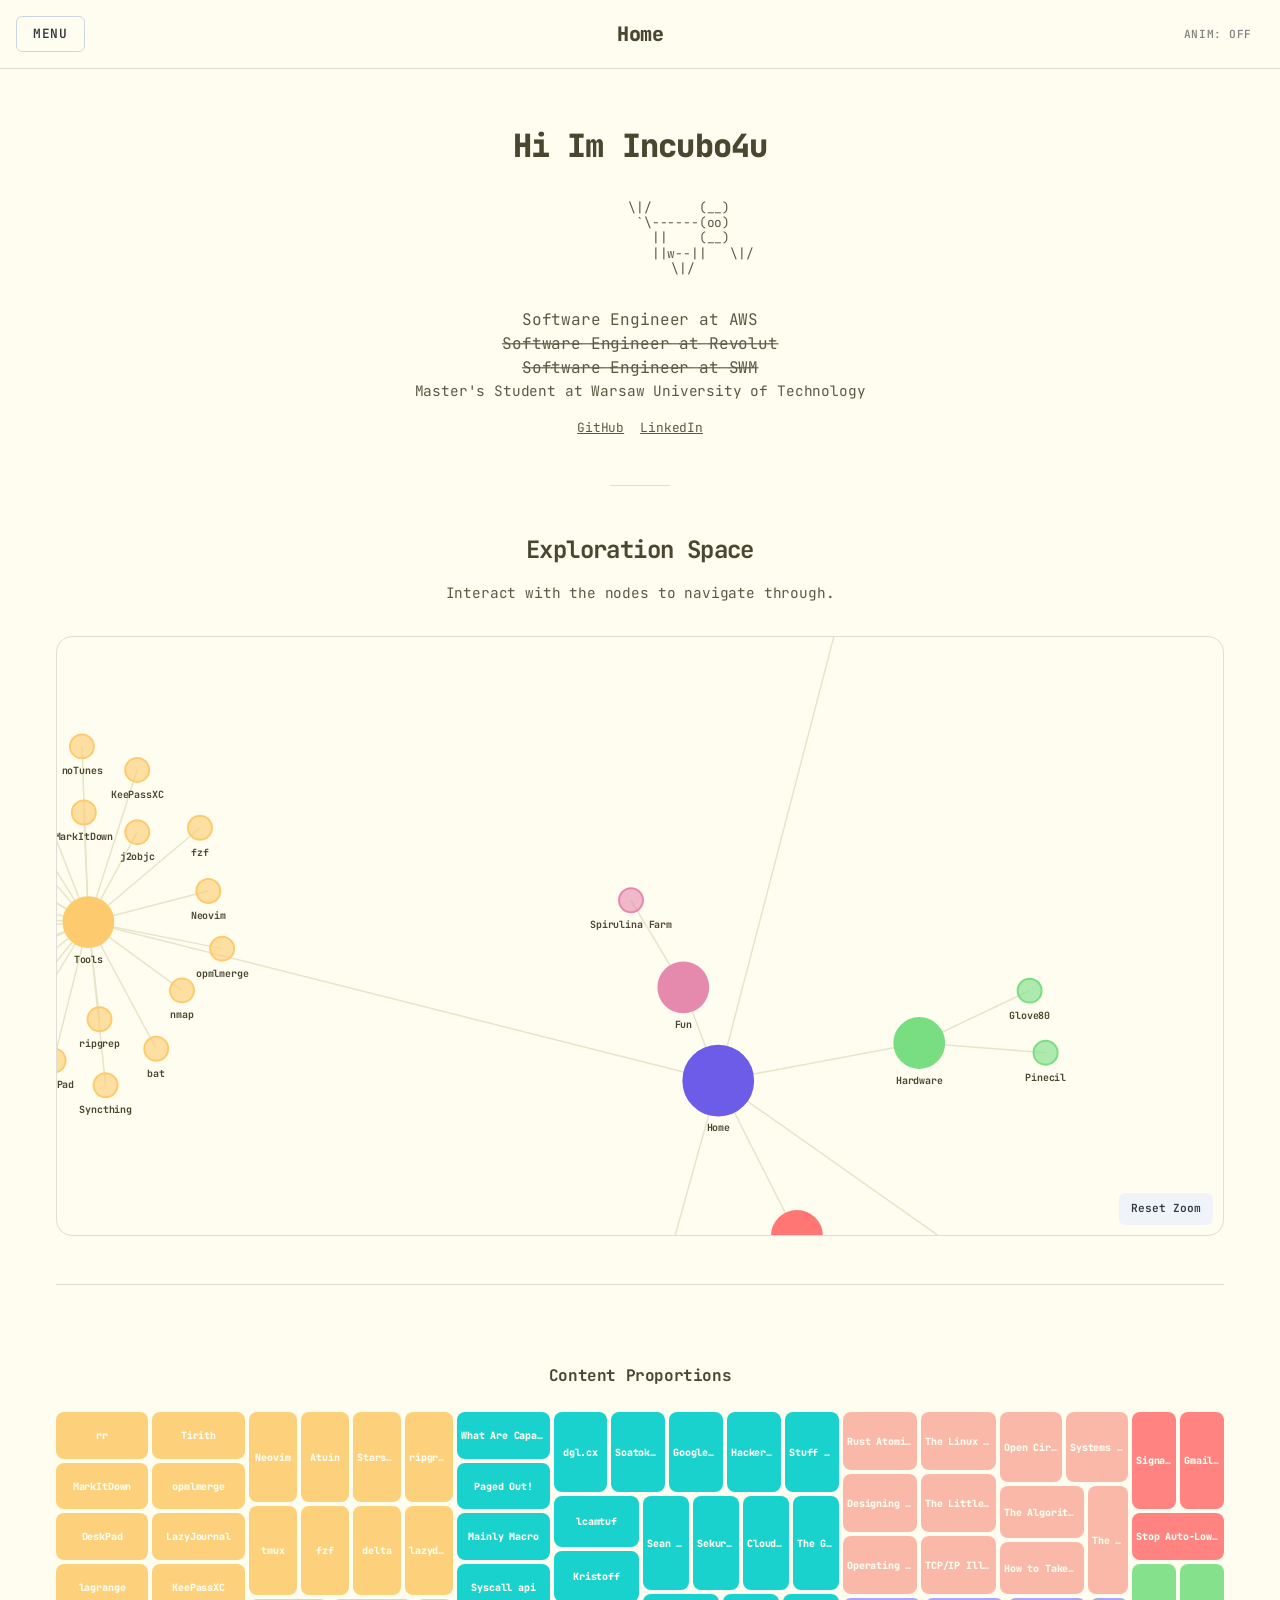
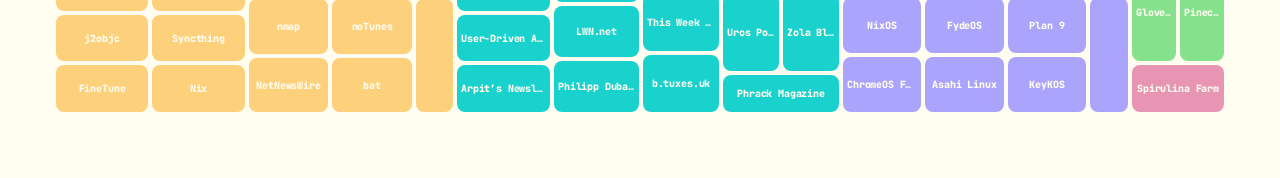
==== commit fc9e79e7: "add keykos" ====
--- a/index.html
+++ b/index.html
@@ -8,7 +8,7 @@
     <link rel="preconnect" href="https://fonts.gstatic.com" crossorigin>
     <link href="https://fonts.googleapis.com/css2?family=JetBrains+Mono:ital,wght@0,100..800;1,100..800&display=swap" rel="stylesheet">
     <title>incublog</title>
-    <script type="module" crossorigin src="/assets/index-CyvCfZmW.js"></script>
+    <script type="module" crossorigin src="/assets/index-wufU6gB9.js"></script>
     <link rel="stylesheet" crossorigin href="/assets/index-CLHqnHf1.css">
   </head>
   <body>
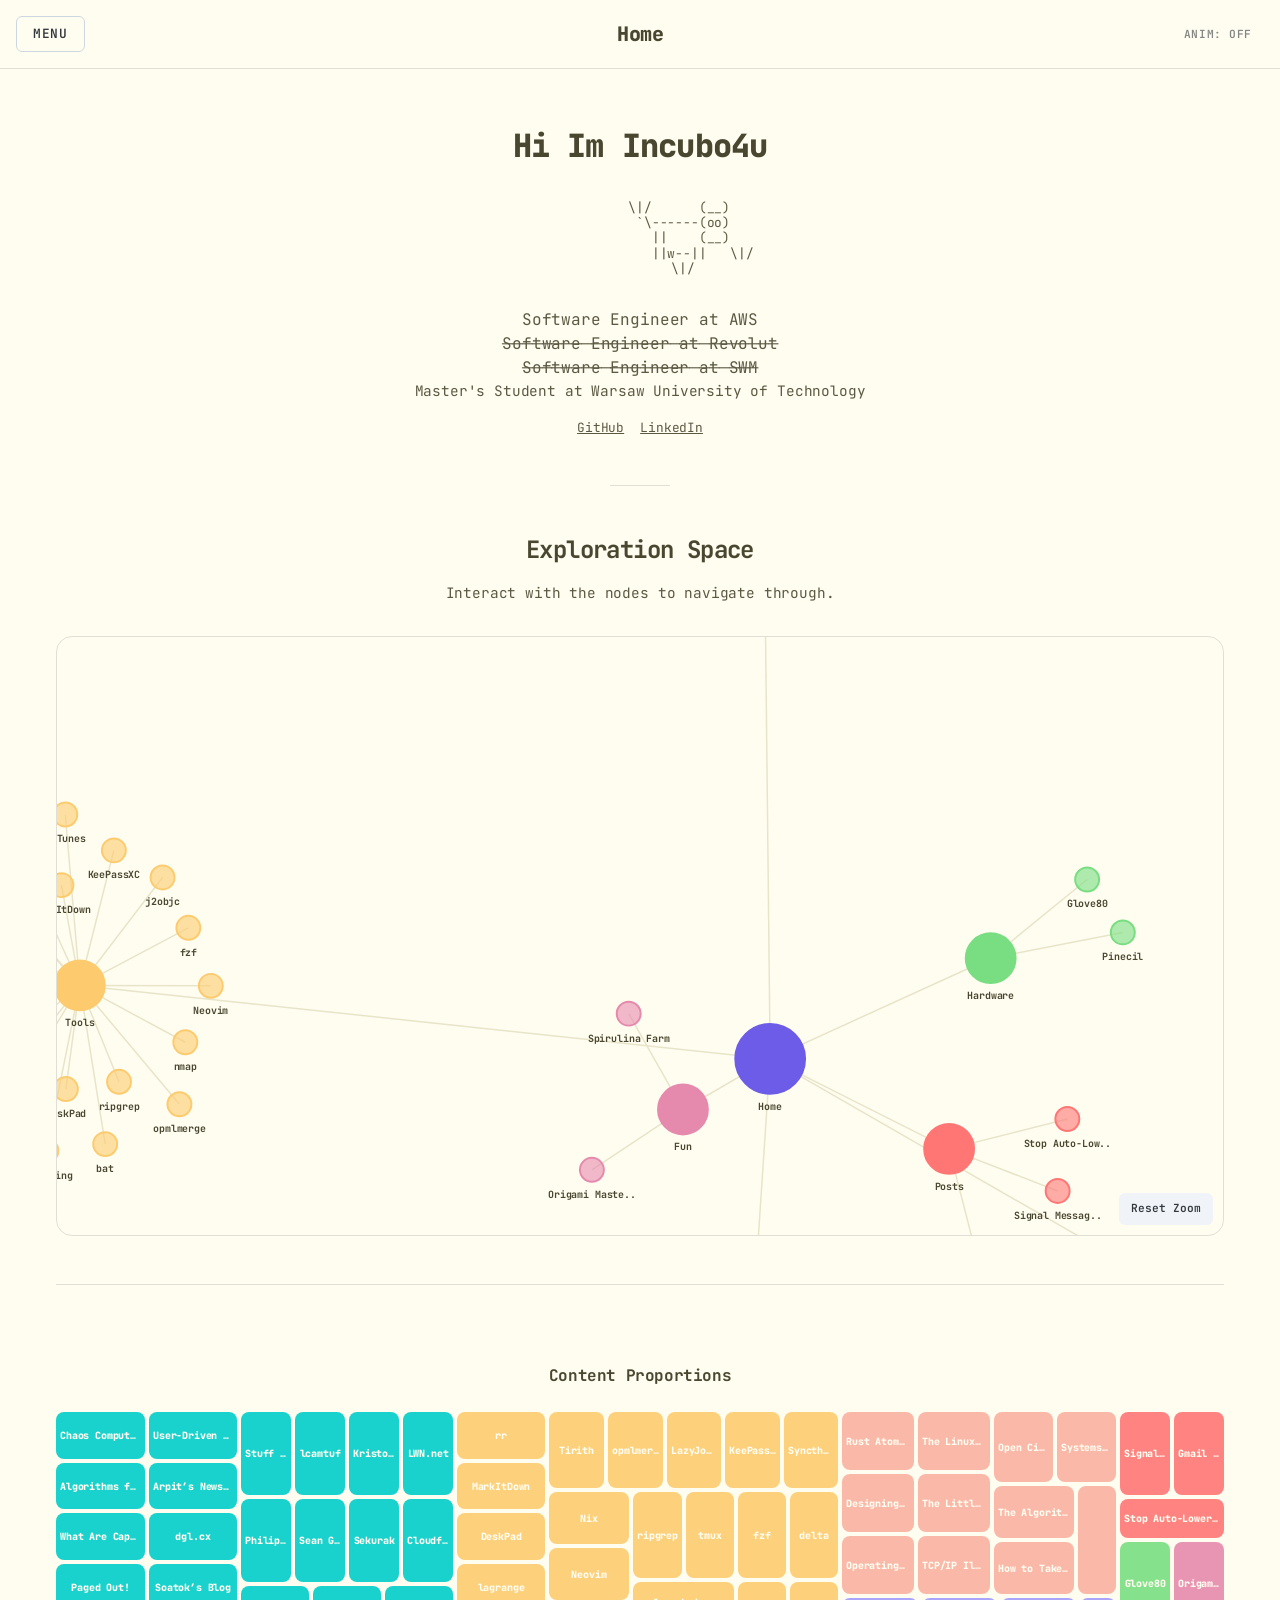
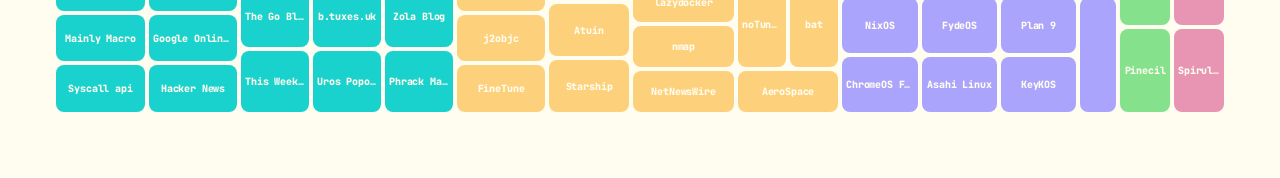
==== commit 454bbfce: "ccc and cpalgo and origami" ====
--- a/index.html
+++ b/index.html
@@ -8,7 +8,7 @@
     <link rel="preconnect" href="https://fonts.gstatic.com" crossorigin>
     <link href="https://fonts.googleapis.com/css2?family=JetBrains+Mono:ital,wght@0,100..800;1,100..800&display=swap" rel="stylesheet">
     <title>incublog</title>
-    <script type="module" crossorigin src="/assets/index-wufU6gB9.js"></script>
+    <script type="module" crossorigin src="/assets/index-DtZed_Jn.js"></script>
     <link rel="stylesheet" crossorigin href="/assets/index-CLHqnHf1.css">
   </head>
   <body>
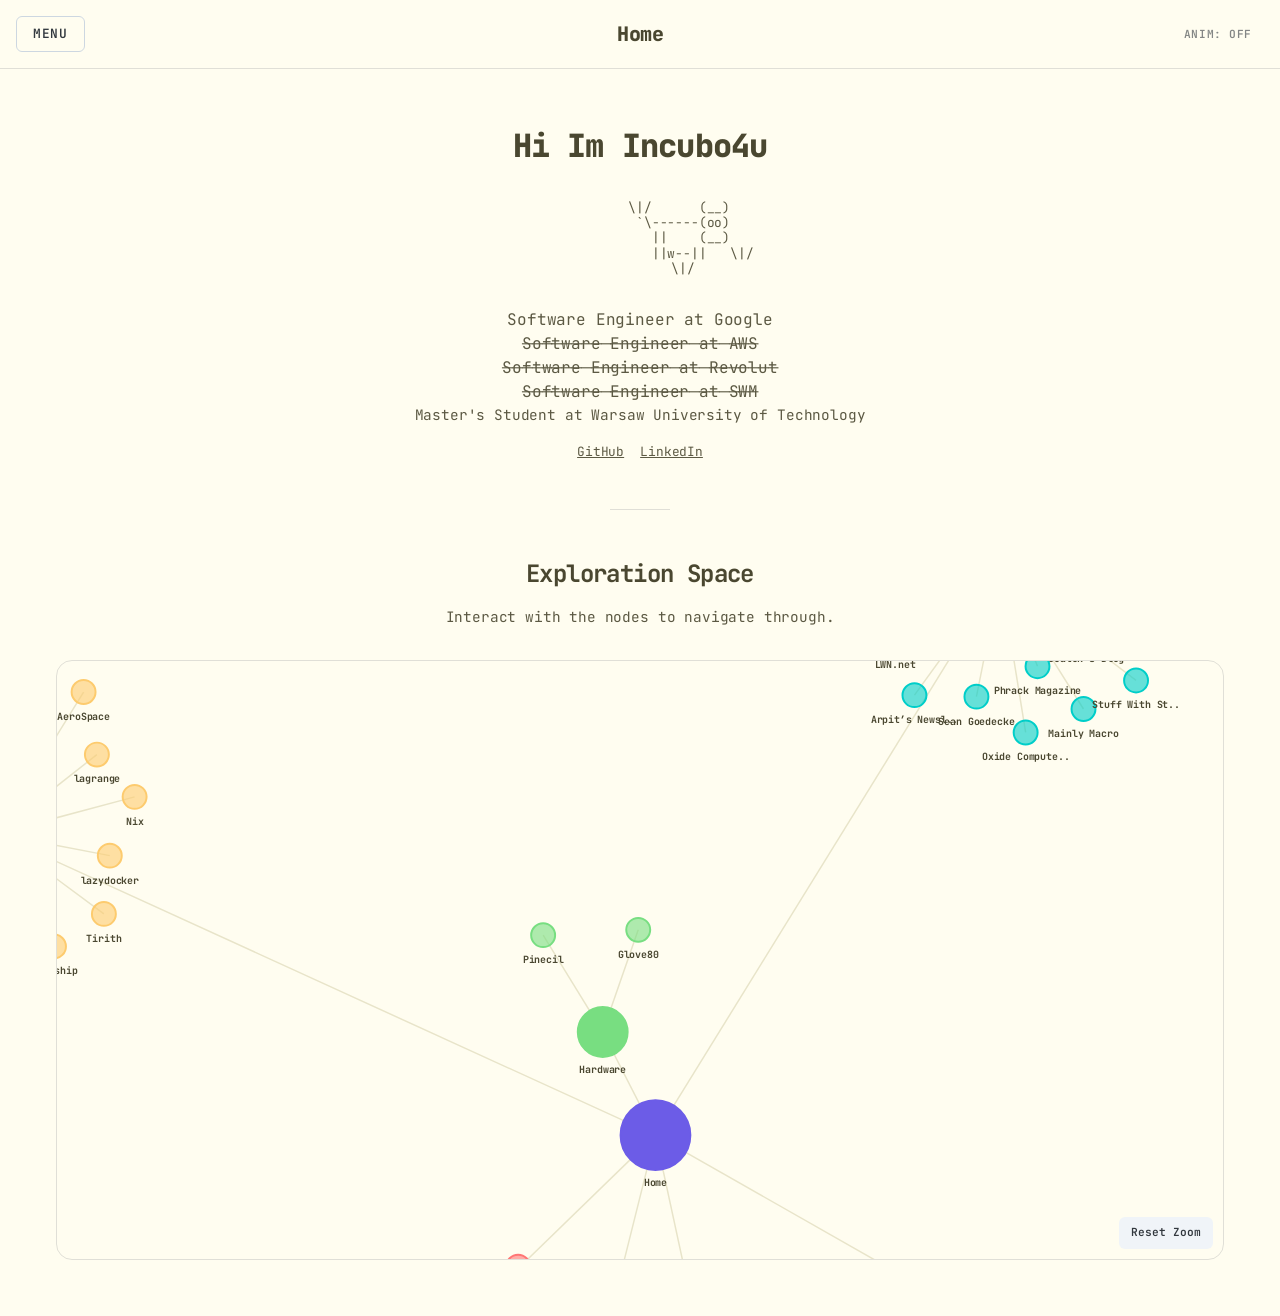
==== commit d7b566ed: "bump" ====
--- a/index.html
+++ b/index.html
@@ -8,7 +8,7 @@
     <link rel="preconnect" href="https://fonts.gstatic.com" crossorigin>
     <link href="https://fonts.googleapis.com/css2?family=JetBrains+Mono:ital,wght@0,100..800;1,100..800&display=swap" rel="stylesheet">
     <title>incublog</title>
-    <script type="module" crossorigin src="/assets/index-DtZed_Jn.js"></script>
+    <script type="module" crossorigin src="/assets/index-CVqbpefa.js"></script>
     <link rel="stylesheet" crossorigin href="/assets/index-CLHqnHf1.css">
   </head>
   <body>
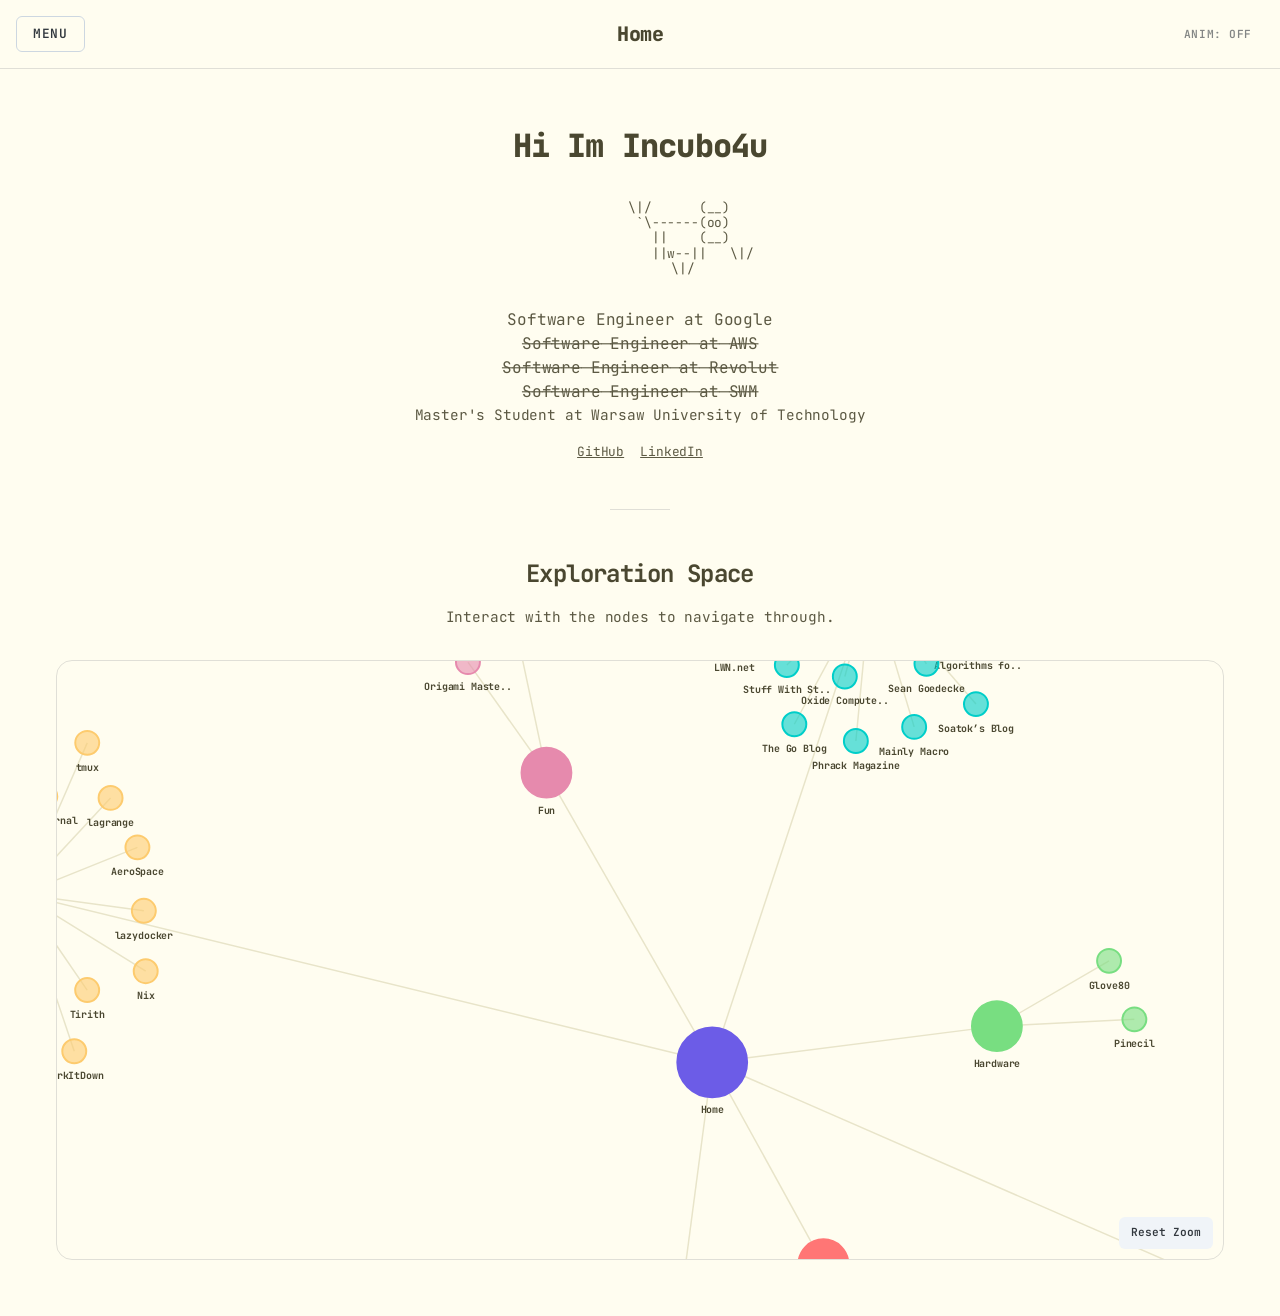
==== commit 3cfd8676: "new cool os" ====
--- a/index.html
+++ b/index.html
@@ -8,7 +8,7 @@
     <link rel="preconnect" href="https://fonts.gstatic.com" crossorigin>
     <link href="https://fonts.googleapis.com/css2?family=JetBrains+Mono:ital,wght@0,100..800;1,100..800&display=swap" rel="stylesheet">
     <title>incublog</title>
-    <script type="module" crossorigin src="/assets/index-CVqbpefa.js"></script>
+    <script type="module" crossorigin src="/assets/index-PAjISHMW.js"></script>
     <link rel="stylesheet" crossorigin href="/assets/index-CLHqnHf1.css">
   </head>
   <body>
